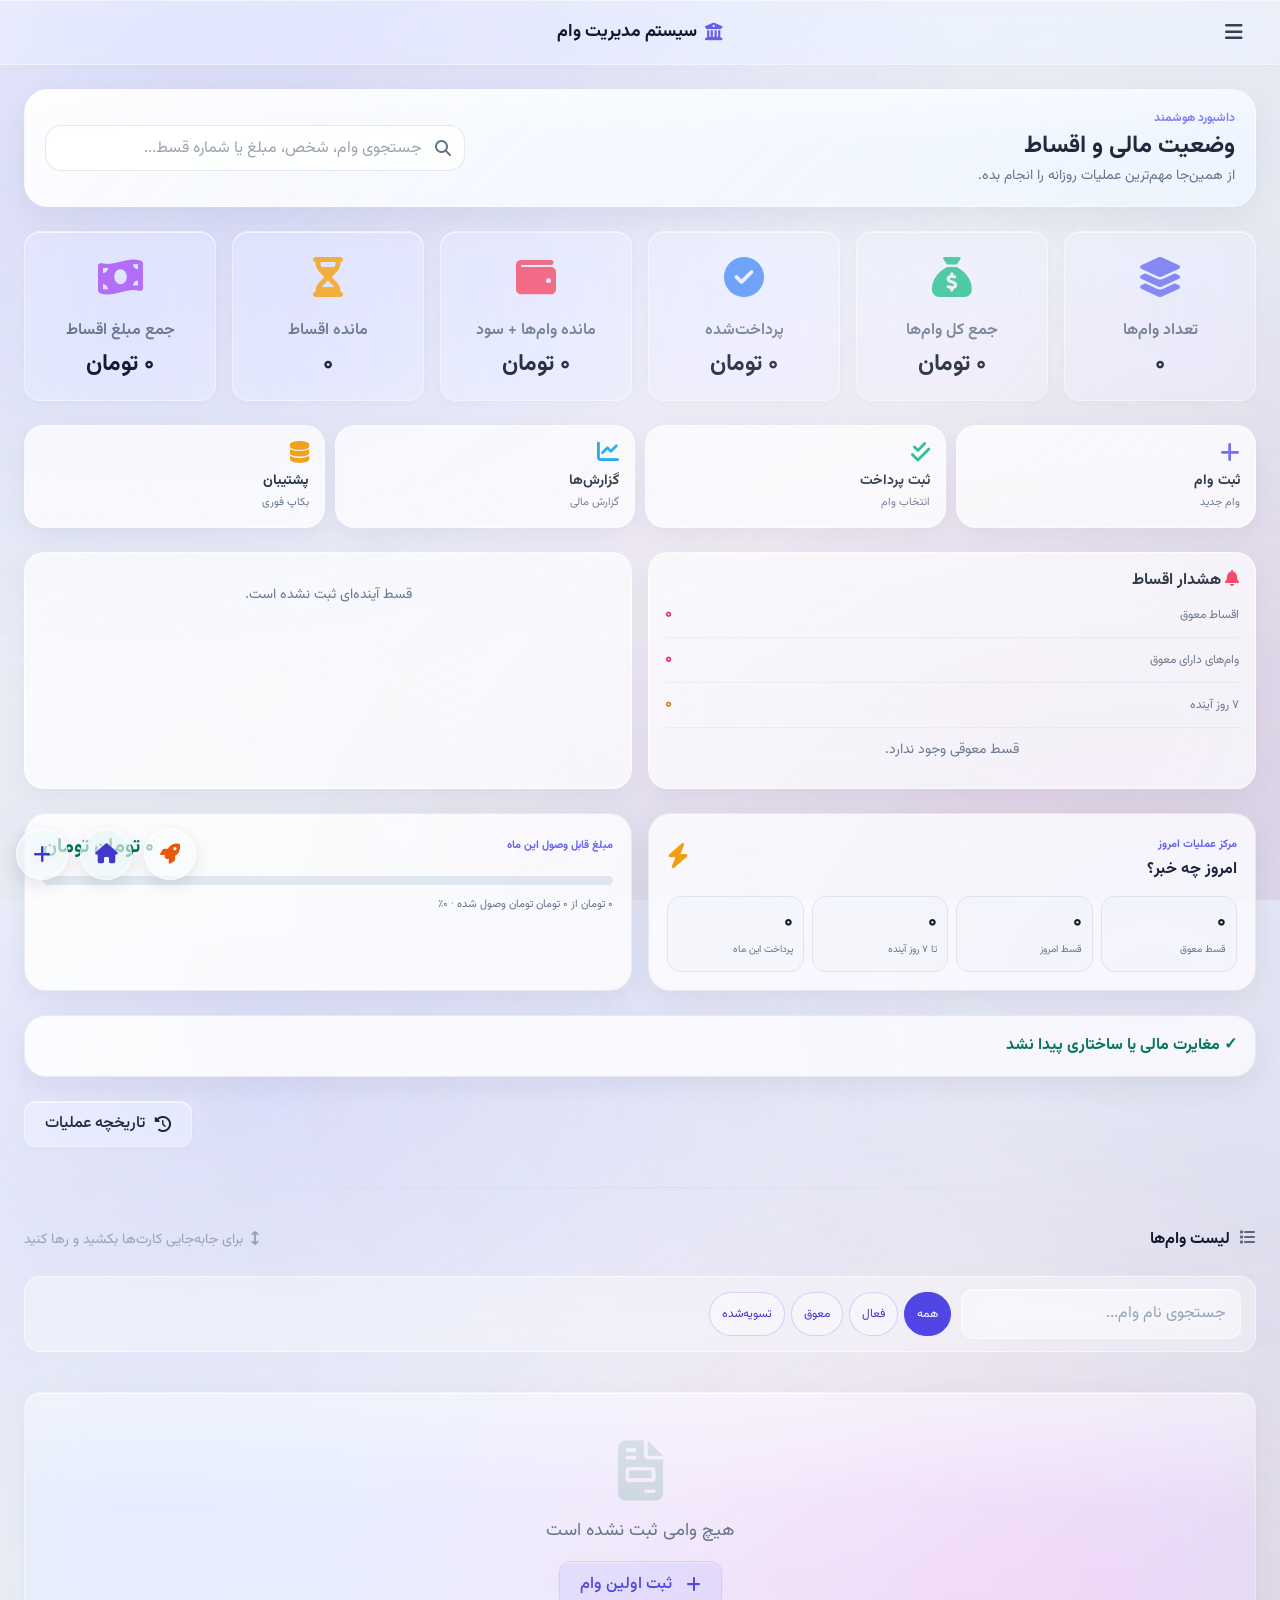
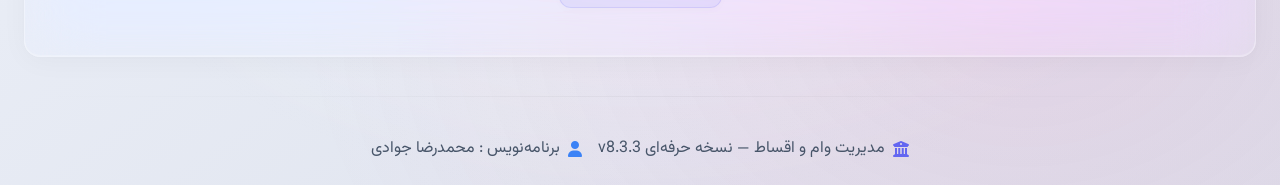
==== index.html @ 92d11a67 "Add files via upload" ====
<!DOCTYPE html>
<html lang="fa" dir="rtl">
<head>
  <meta charset="UTF-8" />
  <meta name="viewport" content="width=device-width, initial-scale=1, viewport-fit=cover">
  <title>مدیریت وام و اقساط ورژن v8.3.3</title>
  
  <!-- PWA Meta Tags -->
  <meta name="theme-color" content="#4f46e5">
  <meta name="mobile-web-app-capable" content="yes">
  <meta name="apple-mobile-web-app-capable" content="yes">
  <meta name="apple-mobile-web-app-status-bar-style" content="black-translucent">
  <meta name="apple-mobile-web-app-title" content="مدیریت وام v8.3.3">
  <meta name="application-name" content="مدیریت وام و اقساط ورژن v8.3.3">
  <meta name="description" content="سیستم مدیریت وام و پرداخت اقساط - نسخه حرفه‌ای v8.3.3">
  <meta name="msapplication-TileColor" content="#4f46e5">
  <meta name="msapplication-TileImage" content="icons/icon-144.png">
  <link rel="manifest" href="manifest.json">
  <link rel="apple-touch-icon" href="icons/icon-192.png">
  <link rel="apple-touch-icon" sizes="152x152" href="icons/icon-152.png">
  <link rel="apple-touch-icon" sizes="180x180" href="icons/icon-192.png">
  <link rel="icon" type="image/png" sizes="192x192" href="icons/icon-192.png">
  <link rel="icon" type="image/png" sizes="512x512" href="icons/icon-512.png">
  
  <!-- Tailwind (local offline) -->
  <script src="js/tailwindcss.js"></script>
  <script>
    tailwind.config = {
      theme: {
        extend: {
          fontFamily: {
            vazir: ["Vazirmatn", "IRANSans", "Tahoma", "Arial"],
          },
          colors: {
            primary: {
              50: '#eef2ff', 100: '#e0e7ff', 200: '#c7d2fe', 300: '#a5b4fc',
              400: '#818cf8', 500: '#6366f1', 600: '#4f46e5', 700: '#4338ca',
              800: '#3730a3', 900: '#312e81'
            },
            accent: '#22c55e',
            danger: '#ef4444'
          },
          boxShadow: {
            soft: '0 8px 30px rgba(0,0,0,.08)'
          },
          keyframes: {
            fadeUp: { '0%': {opacity:0, transform:'translateY(12px)'}, '100%': {opacity:1, transform:'translateY(0)'} },
          },
          animation: {
            fadeUp: 'fadeUp .5s ease-out both',
          }
        }
      }
    }
  </script>

  <!-- Fonts & Icons & Charts (local offline) -->
  <link href="css/vazirmatn.css" rel="stylesheet">
  <link rel="stylesheet" href="css/all.min.css" />
  <link rel="stylesheet" href="css/app.css?v=v8.3.3">
  <script src="js/chart.umd.min.js"></script>
  <script src="js/chartjs-plugin-datalabels.min.js"></script>
  <script src="js/xlsx-js-style.min.js"></script>
</head>

<body
 class="gradient-bg text-slate-800">
  
  <!-- ====== Toast Notification (شیشه‌ای — بالای صفحه) ====== -->
  <div id="toast" class="hidden">
    <div class="toast-content">
      <i class="fa-solid fa-circle-check toast-icon"></i>
      <span class="toast-message" id="toast-message">پیام</span>
    </div>
  </div>

  <!-- ====== تأیید شیشه‌ای ====== -->

  <!-- Pay destination account modal -->
  <div id="pay-source-overlay" class="hidden" role="dialog" aria-modal="true" aria-labelledby="pay-source-title">
    <div id="pay-source-box">
      <div class="ps-title" id="pay-source-title">
        <i class="fa-solid fa-building-columns"></i>
        <span>اطلاعات پرداخت</span>
      </div>
      <div class="ps-body" id="pay-source-body"></div>
      <div class="ps-field">
        <label for="pay-dest-select">حساب / کارت مبدأ</label>
        <select id="pay-dest-select" class="ps-select" dir="rtl">
          <option value="">— انتخاب حساب ثبت‌شده —</option>
        </select>
        <small class="ps-hint">از حساب‌های ثبت‌شده در منوی «ثبت حساب» انتخاب کنید. در صورت نیاز می‌توانید دستی وارد کنید.</small>
      </div>
      <div class="ps-field">
        <label for="pay-source-input">یا ورود دستی شماره حساب / کارت مبدأ</label>
        <input type="text" id="pay-source-input" class="ba-number-input" inputmode="numeric" autocomplete="off" placeholder="6037-9911-2222-3333" dir="ltr" oninput="onBankNumberInput(event)" />
      </div>
      <div class="ps-actions">
        <button type="button" class="ps-cancel" id="pay-source-cancel">انصراف</button>
        <button type="button" class="ps-ok" id="pay-source-ok">ثبت پرداخت</button>
      </div>
    </div>
  </div>

  <!-- Bank Accounts management modal -->
  <div id="bank-accounts-modal" class="modal-overlay" onclick="if(event.target===this)closeBankAccountsModal()">
    <div class="modal-box" style="max-width:480px;">
      <h3><i class="fa-solid fa-credit-card me-2 text-indigo-500"></i>ثبت حساب / کارت</h3>
      <p class="text-sm" style="color:#64748b;margin-bottom:12px;">حساب‌ها و کارت‌هایی که هنگام پرداخت قسط به‌عنوان مبدأ پرداخت انتخاب می‌شوند.</p>
      <div id="bank-accounts-list" class="bank-accounts-list"></div>
      <div class="bank-account-form">
        <input type="hidden" id="ba-edit-id" value="" />
        <div class="ps-field">
          <label for="ba-title">عنوان حساب</label>
          <input type="text" id="ba-title" placeholder="مثال: کارت ملت شخصی" />
        </div>
        <div class="ps-field">
          <label for="ba-number">شماره کارت / حساب / شبا</label>
          <input type="text" id="ba-number" class="ba-number-input" dir="ltr" inputmode="numeric" autocomplete="off" placeholder="6037-9911-2222-3333" oninput="onBankNumberInput(event)" />
        </div>
        <div class="ps-field">
          <label for="ba-bank">بانک (اختیاری)</label>
          <input type="text" id="ba-bank" placeholder="مثال: ملت" />
        </div>
        <div class="ps-field">
          <label for="ba-type">نوع</label>
          <select id="ba-type" class="ps-select" onchange="onBankNumberInput({target:document.getElementById('ba-number')})">
            <option value="card">کارت</option>
            <option value="account">حساب</option>
            <option value="sheba">شبا</option>
          </select>
        </div>
        <div class="ps-actions" style="margin-top:8px;">
          <button type="button" class="ps-cancel" onclick="resetBankAccountForm()">پاک کردن</button>
          <button type="button" class="ps-ok" onclick="saveBankAccount()">ذخیره حساب</button>
        </div>
      </div>
      <div class="modal-actions" style="margin-top:12px;">
        <button class="btn-glass btn-glass-primary" onclick="closeBankAccountsModal()">بستن</button>
      </div>
    </div>
  </div>

  <div id="glass-confirm-overlay" class="hidden" role="dialog" aria-modal="true" aria-labelledby="glass-confirm-title">
    <div id="glass-confirm-box">
      <div class="gc-title" id="glass-confirm-title">
        <i class="fa-solid fa-circle-question"></i>
        <span id="glass-confirm-title-text">تأیید</span>
      </div>
      <div class="gc-body" id="glass-confirm-body"></div>
      <div class="gc-actions">
        <button type="button" class="gc-cancel" id="glass-confirm-cancel">انصراف</button>
        <button type="button" class="gc-ok" id="glass-confirm-ok">تأیید</button>
      </div>
    </div>
  </div>

  <!-- Quick Pay Loan Picker -->
  <div id="quick-pay-loan-overlay" class="quick-pay-loan-overlay hidden" onclick="if(event.target===this) closeQuickPayLoanPicker()">
    <div class="quick-pay-loan-box" role="dialog" aria-modal="true" aria-labelledby="quick-pay-loan-title">
      <div class="quick-pay-loan-header">
        <div><div class="text-xs text-indigo-500 font-bold">پرداخت سریع</div><h3 id="quick-pay-loan-title">انتخاب وام برای پرداخت</h3></div>
        <button type="button" class="loan-icon-picker-close" onclick="closeQuickPayLoanPicker()" aria-label="بستن"><i class="fa-solid fa-xmark"></i></button>
      </div>
      <div id="quick-pay-loan-list" class="quick-pay-loan-list"></div>
    </div>
  </div>

  <!-- ====== Notification Detail Modal ====== -->
  <div id="notif-detail-overlay" class="notif-detail-overlay hidden" onclick="if(event.target===this) closeNotifDetail()">
    <div class="notif-detail-box" id="notif-detail-box">
      <!-- content filled by JS -->
    </div>
  </div>

  <!-- Payment Receipt Modal -->
  <div id="payment-receipt-overlay" class="payment-receipt-overlay hidden" onclick="if(event.target===this) closePaymentReceipt()">
    <div class="payment-receipt-box" id="payment-receipt-box"></div>
  </div>

  <!-- Loan Icon Picker Modal -->
  <div id="loan-icon-picker-overlay" class="loan-icon-picker-overlay hidden" onclick="if(event.target===this) closeLoanIconPicker()">
    <div class="loan-icon-picker-box" role="dialog" aria-modal="true" aria-labelledby="loan-icon-picker-title">
      <div class="loan-icon-picker-header">
        <h3 id="loan-icon-picker-title"><i class="fa-solid fa-icons me-2"></i>انتخاب آیکون وام</h3>
        <button type="button" class="loan-icon-picker-close" onclick="closeLoanIconPicker()" aria-label="بستن">
          <i class="fa-solid fa-xmark"></i>
        </button>
      </div>
      <div class="loan-icon-picker-body">
        <p class="loan-icon-picker-hint">لوگوهای پیش‌فرض بانک‌های ایرانی</p>
        <div id="loan-icon-grid" class="loan-icon-grid">
          <!-- filled by JS -->
        </div>
        <div class="loan-icon-custom-row">
          <label class="btn-glass btn-glass-primary text-sm py-1.5 px-3 cursor-pointer">
            <i class="fa-solid fa-image me-1"></i>افزودن تصویر دلخواه
            <input type="file" id="loan-icon-custom-file" accept="image/*" hidden onchange="onCustomLoanIconSelected(event)" />
          </label>
          <button type="button" class="btn-glass text-sm py-1.5 px-3" onclick="selectLoanIcon('')">
            <i class="fa-solid fa-ban me-1"></i>بدون آیکون
          </button>
        </div>
      </div>
    </div>
  </div>

  <!-- Side Menu Overlay -->
  <div id="side-menu-overlay" class="side-menu-overlay" onclick="closeSideMenu()"></div>

  <!-- Side Menu -->
  <aside id="side-menu" class="side-menu" aria-hidden="true">
    <div class="side-menu-header">
      <div class="side-menu-brand">
        <span class="side-menu-logo"><i class="fa-solid fa-building-columns"></i></span>
        <div>
          <div class="side-menu-app-name">مدیریت وام</div>
          <div class="side-menu-app-sub">پنل هوشمند مدیریت</div>
        </div>
      </div>
      <button type="button" class="side-menu-close" onclick="closeSideMenu()" aria-label="بستن منو">
        <i class="fa-solid fa-xmark"></i>
      </button>
    </div>
    <nav class="side-menu-nav">
      <p class="side-menu-section">صفحات</p>
      <button type="button" class="nav-btn" data-page="register-loan" onclick="navigateTo('register-loan')">
        <i class="fa-solid fa-file-circle-plus"></i><span>ثبت وام</span>
      </button>
      <button type="button" class="nav-btn" data-page="edit-loan" onclick="navigateTo('edit-loan')">
        <i class="fa-solid fa-pen-to-square"></i><span>ویرایش وام</span>
      </button>
      <button type="button" class="nav-btn" data-page="manage-loans" onclick="navigateTo('manage-loans')">
        <i class="fa-solid fa-list-check"></i><span>مدیریت اقساط</span>
      </button>
      <button type="button" class="nav-btn" data-page="reports" onclick="navigateTo('reports')">
        <i class="fa-solid fa-chart-pie"></i><span>گزارش‌گیری</span>
      </button>
      <button type="button" class="nav-btn" data-page="payment-receipts" onclick="navigateTo('payment-receipts')">
        <i class="fa-solid fa-receipt"></i><span>رسیدهای پرداخت</span>
      </button>
      <button type="button" class="nav-btn" data-page="calendar" onclick="navigateTo('calendar')">
        <i class="fa-solid fa-calendar-days"></i><span>تقویم اقساط</span>
      </button>
      <button type="button" class="nav-btn" data-page="backup-delete" onclick="navigateTo('backup-delete')">
        <i class="fa-solid fa-database"></i><span>بکاپ و حذف</span>
      </button>

      <p class="side-menu-section">تنظیمات</p>
      <button type="button" class="nav-btn" onclick="toggleTheme()">
        <i class="fa-solid fa-moon" id="theme-icon"></i><span id="theme-label">تم تاریک</span>
      </button>
      <button type="button" class="nav-btn" onclick="openSettingsModal()">
        <i class="fa-solid fa-gear"></i><span>تنظیمات</span>
      </button>
      <button type="button" class="nav-btn" onclick="openBankAccountsModal()">
        <i class="fa-solid fa-credit-card"></i><span>ثبت حساب</span>
      </button>
      <button type="button" class="nav-btn" onclick="openAccountModal()">
        <i class="fa-solid fa-user-shield"></i><span>حساب من</span>
      </button>
      <button type="button" class="nav-btn" onclick="openUsersModal()">
        <i class="fa-solid fa-users"></i><span>کاربرها</span>
      </button>

      <button type="button" class="nav-btn nav-btn-exit" onclick="exitApp()">
        <i class="fa-solid fa-right-from-bracket"></i><span>خروج</span>
      </button>
    </nav>
  </aside>


  <!-- Login Screen -->
  <div id="login-screen" class="gradient-bg hidden">
    <div class="login-card">
      <div class="login-brand">
        <i class="fa-solid fa-building-columns"></i>
        <span>سیستم مدیریت وام</span>
      </div>

      <div class="login-avatar-wrap">
        <div class="login-avatar-ring">
          <img id="login-avatar-img" class="login-avatar-img" alt="آواتار" />
          <div id="login-avatar-fallback" class="login-avatar-fallback">
            <i class="fa-solid fa-user"></i>
          </div>
        </div>
        <button type="button" class="login-avatar-edit" onclick="document.getElementById('login-avatar-file').click()" title="انتخاب عکس از گالری">
          <i class="fa-solid fa-camera"></i>
        </button>
        <input type="file" id="login-avatar-file" accept="image/*" hidden onchange="onLoginAvatarSelected(event)" />
      </div>

      <div class="login-welcome" id="login-welcome-name">خوش آمدید</div>
      <div class="login-subtitle">برای ادامه وارد حساب خود شوید</div>

      <div class="login-field">
        <i class="fa-solid fa-user login-field-icon"></i>
        <select id="login-username" class="login-input" onchange="onLoginUserChange()"></select>
      </div>

      <div class="login-field">
        <i class="fa-solid fa-lock login-field-icon"></i>
        <input id="login-password" type="password" class="login-input" placeholder="رمز عبور" autocomplete="current-password" />
      </div>

      <button class="login-btn-primary" id="btn-fingerprint-login" onclick="loginWithFingerprint()" style="display:none;">
        <i class="fa-solid fa-fingerprint"></i>
        ورود با اثر انگشت
      </button>

      <button class="login-btn-primary" id="btn-password-login" onclick="doLogin()">
        <i class="fa-solid fa-right-to-bracket"></i>
        ورود با رمز
      </button>

      <button class="login-btn-exit" onclick="forceCloseApp()">
        <i class="fa-solid fa-power-off"></i>
        خروج از برنامه
      </button>
    </div>
  </div>


  <!-- Settings Modal -->
  <div id="settings-modal" class="modal-overlay" onclick="if(event.target===this)closeSettingsModal()">
    <div class="modal-box" style="max-width:420px;">
      <h3><i class="fa-solid fa-gear me-2 text-indigo-500"></i>تنظیمات برنامه</h3>
      <div class="settings-row">
        <label>واحد پول</label>
        <select id="set-currency" class="glass-select" style="max-width:140px;" onchange="saveAppSettings()">
          <option value="toman">تومان</option>
          <option value="rial">ریال</option>
        </select>
      </div>
      <div class="settings-row">
        <label>قفل خودکار (دقیقه)</label>
        <select id="set-autolock" class="glass-select" style="max-width:140px;" onchange="saveAppSettings()">
          <option value="0">غیرفعال</option>
          <option value="1">۱ دقیقه</option>
          <option value="3">۳ دقیقه</option>
          <option value="5">۵ دقیقه</option>
          <option value="10">۱۰ دقیقه</option>
          <option value="15">۱۵ دقیقه</option>
        </select>
      </div>
      <div class="settings-row">
        <label>اعلان‌های مرورگر</label>
        <button class="btn-glass text-sm" onclick="requestNotifPermission()">درخواست مجوز</button>
      </div>
      <div class="settings-row">
        <label>نمایش اعلان برای اقساط معوق</label>
        <input type="checkbox" id="set-notif-overdue" style="width:18px;height:18px;" onchange="saveAppSettings()" />
      </div>
      <div class="settings-row">
        <label>یادآوری تقویم گوشی<br><span style="font-size:11px;color:#94a3b8;font-weight:400">چند روز قبل از سررسید</span></label>
        <select id="set-calendar-alarm" class="glass-select" style="max-width:180px;" onchange="saveAppSettings()">
          <option value="0">همان روز ۲۰:۰۰</option>
          <option value="1">۱ روز قبل ۲۰:۰۰</option>
          <option value="2">۲ روز قبل ۲۰:۰۰</option>
          <option value="3">۳ روز قبل ۲۰:۰۰</option>
          <option value="5">۵ روز قبل ۲۰:۰۰</option>
          <option value="7">۷ روز قبل ۲۰:۰۰</option>
        </select>
      </div>
      <div class="settings-row">
        <label>افزودن به تقویم گوشی</label>
        <button class="btn-glass text-sm" onclick="exportCalendarToPhone()"><i class="fa-solid fa-mobile-screen-button me-1"></i>دانلود فایل تقویم</button>
      </div>
      <div class="settings-row">
        <label>کارت‌های فشرده (موبایل)</label>
        <input type="checkbox" id="set-compact" style="width:18px;height:18px;" onchange="saveAppSettings()" />
      </div>
      <p class="text-sm" style="color:#94a3b8;margin-top:8px;">قفل خودکار بعد از عدم فعالیت، صفحه ورود را نمایش می‌دهد.</p>
      <div class="modal-actions">
        <button class="btn-glass btn-glass-primary" onclick="closeSettingsModal()">بستن</button>
      </div>
    </div>
  </div>

  <!-- Account Modal (single user edit/add) -->
  <div id="account-modal" class="modal-overlay" onclick="if(event.target===this)closeAccountModal()">
    <div class="modal-box">
      <h3 id="account-modal-title"><i class="fa-solid fa-user-shield me-2 text-indigo-500"></i>حساب کاربری</h3>
      <input type="hidden" id="acc-user-id" value="" />
      <div class="login-avatar-wrap" style="margin: 8px auto 16px;">
        <div class="login-avatar-ring" style="width:96px;height:96px;">
          <img id="acc-avatar-img" class="login-avatar-img" alt="آواتار" />
          <div id="acc-avatar-fallback" class="login-avatar-fallback"><i class="fa-solid fa-user"></i></div>
        </div>
        <button type="button" class="login-avatar-edit" onclick="document.getElementById('acc-avatar-file').click()" title="انتخاب عکس">
          <i class="fa-solid fa-camera"></i>
        </button>
        <input type="file" id="acc-avatar-file" accept="image/*" hidden onchange="onAccountAvatarSelected(event)" />
      </div>
      <input type="hidden" id="acc-avatar-data" value="" />
      <label>نام کاربری
        <input id="acc-username" type="text" class="glass-input" placeholder="مثلاً: مدیر" />
      </label>
      <label>رمز عبور جدید
        <input id="acc-password" type="password" class="glass-input" placeholder="حداقل ۴ کاراکتر" autocomplete="new-password" />
      </label>
      <label>تکرار رمز عبور
        <input id="acc-password2" type="password" class="glass-input" placeholder="تکرار رمز" autocomplete="new-password" />
      </label>
      <label style="display:flex;align-items:center;gap:10px;flex-direction:row;">
        <input id="acc-fingerprint" type="checkbox" style="width:18px;height:18px;" />
        <span>فعال‌سازی ورود با اثر انگشت / بیومتریک</span>
      </label>
      <p id="webauthn-status" class="text-sm" style="color:#94a3b8;margin-top:4px;"></p>
      <p class="text-sm" style="color:#94a3b8;margin-top:4px;">برای کاربر جدید وارد کردن رمز الزامی است.</p>
      <div class="modal-actions">
        <button class="btn-glass btn-glass-primary" onclick="saveAccountSettings()">
          <i class="fa-solid fa-floppy-disk me-1"></i>ذخیره
        </button>
        <button class="btn-glass" onclick="closeAccountModal()">انصراف</button>
        <button class="btn-glass btn-glass-danger" id="btn-delete-account" onclick="deleteCurrentEditingUser()">
          <i class="fa-solid fa-trash me-1"></i>حذف
        </button>
      </div>
    </div>
  </div>

  <!-- Users Management Modal -->
  <div id="users-modal" class="modal-overlay" onclick="if(event.target===this)closeUsersModal()">
    <div class="modal-box" style="max-width:480px;">
      <h3><i class="fa-solid fa-users me-2 text-indigo-500"></i>مدیریت کاربرها</h3>
      <div id="users-list" class="space-y-2 mb-4" style="max-height:45vh;overflow-y:auto;"></div>
      <div class="modal-actions">
        <button class="btn-glass btn-glass-primary" onclick="openAccountModal(null)">
          <i class="fa-solid fa-user-plus me-1"></i>افزودن کاربر
        </button>
        <button class="btn-glass" onclick="closeUsersModal()">بستن</button>
      </div>
    </div>
  </div>

  <!-- App Bar -->
</div>

  <div id="sw-update-banner" role="status">
    <span>نسخه جدید برنامه آماده است</span>
    <button type="button" onclick="applySwUpdate()">بروزرسانی</button>
  </div>
  <div class="fab-stack" id="fab-stack">
    <button type="button" class="fab-glass" id="fab-quick-pay" onclick="quickPayFab()" title="ثبت وام جدید" aria-label="ثبت وام جدید">
      <i class="fa-solid fa-plus"></i>
    </button>
    <button type="button" class="fab-glass" id="fab-home" onclick="goHomeFab()" title="داشبورد" aria-label="داشبورد">
      <i class="fa-solid fa-house"></i>
    </button>
    <button type="button" class="fab-glass" id="fab-boost" onclick="boostAppSpeed()" title="افزایش سرعت (پاک‌سازی کش)" aria-label="افزایش سرعت">
      <i class="fa-solid fa-rocket"></i>
    </button>
  </div>
  <header class="app-header w-full sticky top-0 z-40">
    <div class="max-w-7xl mx-auto px-3 sm:px-4 md:px-6 py-2">
      <div class="app-header-bar">
        <div class="app-header-spacer" aria-hidden="true"></div>
        <div class="app-header-title">
          <i class="fa-solid fa-building-columns"></i>
          <span>سیستم مدیریت وام</span>
        </div>
        <div class="header-actions">
          <button type="button" id="menu-toggle" class="menu-toggle" onclick="toggleSideMenu()" aria-label="باز کردن منو">
            <i class="fa-solid fa-bars"></i>
          </button>
        </div>
      </div>
    </div>
  </header>
  <main class="max-w-7xl mx-auto px-4 md:px-6 py-6 grid gap-6">
    <!-- Dashboard -->
    <section id="dashboard" class="grid gap-6">
      <div class="pro-dashboard-head glass-card rounded-3xl p-4 md:p-5">
        <div class="flex flex-col lg:flex-row gap-4 lg:items-center lg:justify-between">
          <div class="flex-1">
            <div class="text-xs text-indigo-500 font-bold mb-1">داشبورد هوشمند</div>
            <h2 class="text-xl md:text-2xl font-black text-slate-800">وضعیت مالی و اقساط</h2>
            <p class="text-xs md:text-sm text-slate-500 mt-1">از همین‌جا مهم‌ترین عملیات روزانه را انجام بده.</p>
          </div>
          <div class="global-search-wrap">
            <i class="fa-solid fa-magnifying-glass"></i>
            <input id="global-search" type="search" placeholder="جستجوی وام، شخص، مبلغ یا شماره قسط..." oninput="renderGlobalSearch()" autocomplete="off" />
          </div>
        </div>
      </div>

      <!-- KPIs — بالای صفحه داشبورد -->
      <div class="grid grid-cols-2 md:grid-cols-3 lg:grid-cols-6 gap-4">
        <div class="kpi-card">
          <div class="kpi-icon text-indigo-500"><i class="fa-solid fa-layer-group"></i></div>
          <div class="kpi-label">تعداد وام‌ها</div>
          <div class="kpi-value" id="kpi-total-loans">0</div>
        </div>
        <div class="kpi-card">
          <div class="kpi-icon text-emerald-500"><i class="fa-solid fa-sack-dollar"></i></div>
          <div class="kpi-label">جمع کل وام‌ها</div>
          <div class="kpi-value" id="kpi-sum-amount">0</div>
        </div>
        <div class="kpi-card">
          <div class="kpi-icon text-blue-500"><i class="fa-solid fa-circle-check"></i></div>
          <div class="kpi-label">پرداخت‌شده</div>
          <div class="kpi-value" id="kpi-paid">0</div>
        </div>
        <div class="kpi-card">
          <div class="kpi-icon text-rose-500"><i class="fa-solid fa-wallet"></i></div>
          <div class="kpi-label">مانده وام‌ها + سود</div>
          <div class="kpi-value" id="kpi-remaining">0</div>
        </div>
        <div class="kpi-card">
          <div class="kpi-icon text-amber-500"><i class="fa-solid fa-hourglass-half"></i></div>
          <div class="kpi-label">مانده اقساط</div>
          <div class="kpi-value" id="kpi-remaining-count">0</div>
        </div>
        <div class="kpi-card">
          <div class="kpi-icon text-purple-500"><i class="fa-solid fa-money-bill-wave"></i></div>
          <div class="kpi-label">جمع مبلغ اقساط</div>
          <div class="kpi-value" id="kpi-total-installments">0</div>
        </div>
      </div>

      <div id="global-search-results" class="hidden glass-card rounded-2xl p-3"></div>

      <div class="quick-actions-grid">
        <button class="quick-action qa-primary" onclick="showPage('register-loan')"><i class="fa-solid fa-plus"></i><span>ثبت وام</span><small>وام جدید</small></button>
        <button class="quick-action qa-success" onclick="quickPayNextGlobal()"><i class="fa-solid fa-check-double"></i><span>ثبت پرداخت</span><small>انتخاب وام</small></button>
        <button class="quick-action qa-info" onclick="showPage('reports')"><i class="fa-solid fa-chart-line"></i><span>گزارش‌ها</span><small>گزارش مالی</small></button>
        <button class="quick-action qa-warn" onclick="showPage('backup-delete')"><i class="fa-solid fa-database"></i><span>پشتیبان</span><small>بکاپ فوری</small></button>
      </div>

      <div class="grid grid-cols-1 lg:grid-cols-2 gap-4">
        <div class="smart-alert-card" id="dashboard-alerts"></div>
        <div class="smart-alert-card" id="dashboard-next-payment"></div>
      </div>
      
      <div class="grid grid-cols-1 lg:grid-cols-2 gap-4">
        <div id="v8-today-center" class="v8-card"></div>
        <div id="v8-liquidity" class="v8-card"></div>
      </div>
      <div id="v8-integrity" class="v8-card"></div>
      <div class="flex justify-end"><button class="btn-glass" onclick="openV8History()"><i class="fa-solid fa-clock-rotate-left me-1"></i>تاریخچه عملیات</button></div>

      <div class="glass-divider"></div>
      
      <div class="flex items-center justify-between flex-wrap gap-2">
        <h3 class="page-title">
          <i class="fa-solid fa-list"></i>لیست وام‌ها
        </h3>
        <span class="text-glass-light text-sm">
          <i class="fa-solid fa-arrows-up-down me-1"></i>
          برای جابه‌جایی کارت‌ها بکشید و رها کنید
        </span>
      </div>
      

      <div class="dash-toolbar" id="dash-toolbar">
        <input type="search" id="dash-search" class="glass-input" placeholder="جستجوی نام وام..." oninput="debouncedRenderLoanCards()" />
        <div class="dash-filter-btns">
          <button type="button" class="dash-filter-btn active" data-filter="all" onclick="setDashFilter('all')">همه</button>
          <button type="button" class="dash-filter-btn" data-filter="active" onclick="setDashFilter('active')">فعال</button>
          <button type="button" class="dash-filter-btn" data-filter="overdue" onclick="setDashFilter('overdue')">معوق</button>
          <button type="button" class="dash-filter-btn" data-filter="done" onclick="setDashFilter('done')">تسویه‌شده</button>
        </div>
      </div>

      <!-- کارت‌های نمایش وام‌ها با قابلیت Drag & Drop -->
      <div id="loans-cards-container" class="grid grid-cols-1 md:grid-cols-2 lg:grid-cols-3 gap-6">
        <!-- کارت‌های وام به صورت داینامیک در اینجا نمایش داده می‌شوند -->
      </div>
      
      <div class="glass-divider"></div>
      
      <div class="flex flex-wrap items-center justify-center gap-4 text-glass">
        <div class="flex items-center gap-2">
          <i class="fa-solid fa-building-columns text-indigo-500"></i>
          <span>مدیریت وام و اقساط — نسخه حرفه‌ای v8.3.3</span>
        </div>
        <div class="flex items-center gap-2">
          <i class="fa-solid fa-user text-blue-500"></i>
          <span>برنامه‌نویس : محمدرضا جوادی</span>
        </div>
      </div>
    </section>

    <!-- Register Loan -->
    <section id="register-loan" class="hidden grid gap-6">
      <!-- ماشین‌حساب اقساط (مشابه باحساب) — فشرده -->
      <div class="glass rounded-2xl p-4 border border-white/30">
        <div class="flex items-center justify-between gap-2 mb-3">
          <h2 class="page-title text-lg mb-0"><i class="fa-solid fa-calculator"></i>محاسبه اقساط وام</h2>
        </div>
        <div class="grid grid-cols-2 sm:grid-cols-3 lg:grid-cols-5 gap-2 sm:gap-3">
          <label class="grid gap-0.5 text-glass-light text-xs sm:text-sm">نوع محاسبه
            <select id="calc-loan-type" class="glass-select text-sm py-1.5">
              <option value="bank">بانکی (اقساط مساوی)</option>
              <option value="qarz">قرض‌الحسنه</option>
            </select>
          </label>
          <label class="grid gap-0.5 text-glass-light text-xs sm:text-sm" id="calc-amount-label">مبلغ وام (تومان)
            <input id="calc-amount" type="text" inputmode="numeric" class="glass-input text-sm py-1.5" oninput="formatNumber(this)" placeholder="۱۰۰٬۰۰۰٬۰۰۰" />
          </label>
          <label class="grid gap-0.5 text-glass-light text-xs sm:text-sm" id="calc-rate-label">نرخ (٪)
            <input id="calc-rate" type="text" inputmode="decimal" class="glass-input text-sm py-1.5" oninput="formatRateInput(this)" placeholder="۱۸" />
          </label>
          <label class="grid gap-0.5 text-glass-light text-xs sm:text-sm">تعداد اقساط
            <input id="calc-count" type="text" inputmode="numeric" class="glass-input text-sm py-1.5" oninput="formatCountInput(this)" placeholder="۳۶" />
          </label>
          <label class="grid gap-0.5 text-glass-light text-xs sm:text-sm">فاصله
            <select id="calc-interval" class="glass-select text-sm py-1.5">
              <option value="1">ماهانه</option>
              <option value="3">سه‌ماهه</option>
              <option value="6">شش‌ماهه</option>
              <option value="12">سالانه</option>
            </select>
          </label>
        </div>
        <div class="flex flex-wrap gap-2 mt-3">
          <button type="button" class="btn-glass btn-glass-primary text-sm py-1.5 px-3" onclick="runLoanCalculator()">
            <i class="fa-solid fa-calculator me-1"></i>محاسبه
          </button>
        </div>
        <div id="calc-result-box" class="hidden mt-3 rounded-xl p-3 border border-indigo-200/50 bg-indigo-50/40">
          <div class="grid grid-cols-3 gap-2 text-xs sm:text-sm">
            <div>
              <div class="text-glass-light">مبلغ هر قسط</div>
              <div class="text-base sm:text-lg font-bold text-indigo-700" id="calc-out-installment">—</div>
            </div>
            <div>
              <div class="text-glass-light">جمع پرداختی</div>
              <div class="font-semibold text-slate-800" id="calc-out-total">—</div>
            </div>
            <div>
              <div class="text-glass-light" id="calc-out-extra-label">جمع سود / کارمزد</div>
              <div class="font-semibold text-rose-600" id="calc-out-extra">—</div>
            </div>
          </div>
          <p class="text-xs text-glass-light mt-2" id="calc-out-hint"></p>
          <div class="flex flex-wrap gap-2 mt-3">
            <button type="button" class="btn-glass btn-glass-success text-sm py-1.5 px-3" onclick="applyCalcToRegisterForm()">
              <i class="fa-solid fa-check me-1"></i>تأیید و انتقال به فرم ثبت
            </button>
            <button type="button" class="btn-glass text-sm py-1.5 px-3" onclick="clearLoanCalculator()">
              <i class="fa-solid fa-eraser me-1"></i>پاک کردن
            </button>
          </div>
        </div>
      </div>

      <div class="glass rounded-2xl p-4 border border-white/30">
        <h2 class="page-title text-lg mb-3"><i class="fa-solid fa-file-circle-plus"></i>ثبت وام</h2>
        <div class="grid grid-cols-2 sm:grid-cols-3 lg:grid-cols-5 gap-2 sm:gap-3">
          <label class="grid gap-0.5 text-glass-light text-xs sm:text-sm">نام وام
            <input id="loan-name" type="text" class="glass-input text-sm py-1.5" placeholder="وام مسکن" />
          </label>
          <label class="grid gap-0.5 text-glass-light text-xs sm:text-sm" id="loan-amount-label">مبلغ کل وام (تومان)
            <input id="loan-amount" type="text" inputmode="numeric" class="glass-input text-sm py-1.5" oninput="formatNumber(this)" placeholder="۱٬۲۰۰٬۰۰۰٬۰۰۰" />
          </label>
          <label class="grid gap-0.5 text-glass-light text-xs sm:text-sm" id="installment-amount-label">مبلغ هر قسط (تومان)
            <input id="installment-amount" type="text" inputmode="numeric" class="glass-input text-sm py-1.5" oninput="formatNumber(this)" placeholder="۲۵٬۰۰۰٬۰۰۰" />
          </label>
          <label class="grid gap-0.5 text-glass-light text-xs sm:text-sm">تعداد اقساط
            <input id="installment-count" type="text" inputmode="numeric" class="glass-input text-sm py-1.5" oninput="formatCountInput(this)" placeholder="۴۸" />
          </label>
          <label class="grid gap-0.5 text-glass-light text-xs sm:text-sm">تاریخ شروع
            <div class="date-input-wrap">
              <input id="start-date" type="text" class="glass-input text-sm py-1.5" placeholder="۰۱/۰۱/۱۴۰۵" autocomplete="off" />
              <button type="button" class="date-picker-btn" id="start-date-btn" title="انتخاب تاریخ" aria-label="باز کردن تقویم شمسی">
                <i class="fa-solid fa-calendar-days"></i>
              </button>
            </div>
          </label>
          <div class="loan-icon-inline-field">
            <div class="text-glass-light text-xs sm:text-sm loan-icon-form-label">آیکون وام</div>
            <div class="loan-icon-form-controls">
              <button type="button" id="loan-icon-btn" class="loan-icon-picker-btn" onclick="openCreateLoanIconPicker()" title="انتخاب آیکون">
                <span id="loan-icon-preview" class="loan-icon-preview">
                  <i class="fa-solid fa-building-columns"></i>
                </span>
                <span class="text-xs">انتخاب</span>
              </button>
              <button type="button" class="btn-glass text-xs py-1 px-2" onclick="clearCreateLoanIcon()" title="حذف آیکون">
                <i class="fa-solid fa-trash text-rose-500"></i>
              </button>
              <input type="hidden" id="loan-icon-value" value="" />
            </div>
          </div>
        </div>
        <div class="flex flex-wrap gap-2 mt-3">
          <button class="btn-glass btn-glass-success text-sm py-1.5 px-3" onclick="createAndSaveLoan()">
            <i class="fa-solid fa-floppy-disk me-1"></i>ساخت جدول و ثبت وام
          </button>
        </div>
        <div class="mt-3 table-glass">
          <table class="w-full text-sm">
            <thead class="table-glass-header sticky-th">
              <tr>
                <th class="p-2 text-center">شماره قسط</th>
                <th class="p-2 text-center">تاریخ قسط</th>
                <th class="p-2 text-center" id="installment-pay-header">پرداخت (تومان)</th>
              </tr>
            </thead>
            <tbody id="installment-table-body"></tbody>
          </table>
        </div>
      </div>
    </section>

    <!-- Edit Loan -->
    <section id="edit-loan" class="hidden grid gap-6">
      <div class="glass rounded-2xl p-4 border border-white/30">
        <h2 class="page-title text-lg mb-3"><i class="fa-solid fa-pen-to-square"></i>ویرایش وام</h2>
        <div class="mb-4">
          <label class="grid gap-0.5 text-glass-light text-xs sm:text-sm">انتخاب وام
            <select id="edit-loan-select" class="glass-select text-sm py-1.5" onchange="loadLoanForEdit()">
              <option value="">-- انتخاب وام --</option>
            </select>
          </label>
        </div>
        <div id="edit-loan-form" class="hidden">
          <div class="grid grid-cols-2 sm:grid-cols-3 lg:grid-cols-5 gap-2 sm:gap-3">
            <label class="grid gap-0.5 text-glass-light text-xs sm:text-sm">نام وام
              <input id="edit-loan-name" type="text" class="glass-input text-sm py-1.5" placeholder="وام مسکن" />
            </label>
            <label class="grid gap-0.5 text-glass-light text-xs sm:text-sm">طرف حساب
              <input id="edit-loan-party" type="text" class="glass-input text-sm py-1.5" placeholder="نام شخص / مشتری" />
            </label>
            <label class="grid gap-0.5 text-glass-light text-xs sm:text-sm">مبلغ کل وام (تومان)
              <input id="edit-loan-amount" type="text" inputmode="numeric" class="glass-input text-sm py-1.5" oninput="formatNumber(this)" placeholder="۱٬۲۰۰٬۰۰۰٬۰۰۰" />
            </label>
            <label class="grid gap-0.5 text-glass-light text-xs sm:text-sm">مبلغ هر قسط (تومان)
              <input id="edit-installment-amount" type="text" inputmode="numeric" class="glass-input text-sm py-1.5" oninput="formatNumber(this)" placeholder="۲۵٬۰۰۰٬۰۰۰" />
            </label>
            <label class="grid gap-0.5 text-glass-light text-xs sm:text-sm">تعداد اقساط
              <input id="edit-installment-count" type="text" inputmode="numeric" class="glass-input text-sm py-1.5" oninput="formatCountInput(this)" placeholder="۴۸" />
            </label>
            <label class="grid gap-0.5 text-glass-light text-xs sm:text-sm">تاریخ شروع
              <div class="date-input-wrap">
                <input id="edit-start-date" type="text" class="glass-input text-sm py-1.5" placeholder="۰۱/۰۱/۱۴۰۵" autocomplete="off" />
                <button type="button" class="date-picker-btn" id="edit-start-date-btn" title="انتخاب تاریخ" aria-label="باز کردن تقویم شمسی">
                  <i class="fa-solid fa-calendar-days"></i>
                </button>
              </div>
            </label>
          </div>

          <!-- آیکون وام -->
          <div class="loan-icon-form-row mt-4">
            <div class="text-glass-light text-xs sm:text-sm loan-icon-form-label">آیکون وام:</div>
            <div class="loan-icon-form-controls">
            <button type="button" id="edit-loan-icon-btn" class="loan-icon-picker-btn" onclick="openLoanIconPicker()" title="انتخاب آیکون">
              <span id="edit-loan-icon-preview" class="loan-icon-preview">
                <i class="fa-solid fa-building-columns"></i>
              </span>
              <span class="text-xs">انتخاب آیکون</span>
            </button>
            <button type="button" class="btn-glass text-xs py-1 px-2" onclick="clearLoanIcon()" title="حذف آیکون">
              <i class="fa-solid fa-trash text-rose-500"></i>
            </button>
            <input type="hidden" id="edit-loan-icon-value" value="" />
            </div>
          </div>

          <div class="flex flex-wrap gap-2 mt-4">
            <button type="button" class="btn-glass btn-glass-success text-sm py-1.5 px-3" onclick="saveLoanEdit()">
              <i class="fa-solid fa-floppy-disk me-1"></i>ذخیره تغییرات
            </button>
            <button type="button" class="btn-glass text-sm py-1.5 px-3" onclick="resetEditLoanForm()">
              <i class="fa-solid fa-eraser me-1"></i>انصراف
            </button>
          </div>
          <p class="text-glass-light text-xs mt-3">
            <i class="fa-solid fa-circle-info text-indigo-500 me-1"></i>
            تغییر مبلغ یا تعداد اقساط، جدول اقساط را بازنویسی نمی‌کند. برای بازسازی اقساط از بخش ثبت وام استفاده کنید.
          </p>
        </div>
        <div id="edit-loan-empty" class="text-center py-8 text-glass-light">
          <i class="fa-solid fa-hand-pointer text-3xl mb-2 opacity-50"></i>
          <p>یک وام را از لیست بالا انتخاب کنید</p>
        </div>
      </div>
    </section>

    <!-- Manage Installments -->
    <section id="manage-loans" class="hidden">
      <div class="glass rounded-2xl border border-white/30">
        <div class="flex items-center justify-between mb-3 flex-wrap gap-2">
          <h2 class="page-title text-lg sm:text-xl"><i class="fa-solid fa-list-check"></i>مدیریت اقساط</h2>
        </div>
        <div class="manage-controls">
          <div class="manage-controls-row">
            <select id="manage-loan-select" class="glass-select" onchange="loadLoanForManagement()">
              <option value="">-- انتخاب وام --</option>
            </select>
            <input id="manage-filter" type="text" placeholder="جستجو شماره یا تاریخ" class="glass-input" oninput="debouncedUpdateManageInstallmentTable()" />
          </div>
          <div class="manage-controls-row">
            <input type="text" inputmode="numeric" id="batch-pay-start" class="glass-input" style="flex:0 0 90px;max-width:90px;" oninput="formatCountInput(this)" placeholder="شروع از" />
            <input type="text" inputmode="numeric" id="batch-pay-count" class="glass-input" style="flex:0 0 80px;max-width:80px;" oninput="formatCountInput(this)" placeholder="تعداد" />
            <button class="btn-glass btn-glass-success" onclick="batchPayInstallments()">
              <i class="fa-solid fa-bolt me-1"></i>ثبت گروهی
            </button>
            <button class="btn-glass" style="background:rgba(239,68,68,0.12);color:#dc2626;" onclick="payAllOverdue()">
              <i class="fa-solid fa-triangle-exclamation me-1"></i>پرداخت همه معوق‌ها
            </button>
            <button class="btn-glass btn-glass-primary" onclick="saveManage()">
              <i class="fa-solid fa-floppy-disk me-1"></i>ذخیره
            </button>
          </div>
        </div>
        
        <!-- لیست کارت‌ها (موبایل) -->
        <div id="manage-installments-list"></div>
        
        <!-- جدول (دسکتاپ) -->
        <div class="table-container">
          <div class="table-glass">
            <table class="w-full text-sm">
              <thead class="table-glass-header sticky-th">
                <tr>
                  <th class="p-3 text-right">#</th>
                  <th class="p-3 text-right">تاریخ</th>
                  <th class="p-3 text-right">مبلغ</th>
                  <th class="p-3 text-right">وضعیت</th>
                  <th class="p-3 text-right">عملیات</th>
                </tr>
              </thead>
              <tbody id="manage-installment-table-body"></tbody>
            </table>
          </div>
        </div>
        
        <p class="text-glass-light text-sm mt-3">
          <i class="fa-solid fa-circle-info me-1"></i>
          راهنما: قسط سررسیدشده و پرداخت‌نشده با پس‌زمینه چشمک‌زن نمایش داده می‌شود.
        </p>
      </div>
    </section>

    <!-- Calendar -->
    <section id="calendar" class="hidden grid gap-6">
      <div class="glass rounded-2xl p-4 border border-white/30">
        <div class="flex flex-wrap items-center justify-between gap-3 mb-4">
          <div><h2 class="page-title text-lg"><i class="fa-solid fa-calendar-days"></i>تقویم اقساط</h2><p class="text-xs text-slate-500 mt-1">روی هر روز بزن تا اقساط همان روز را ببینی.</p></div>
          <div class="calendar-nav"><button class="btn-glass" onclick="changeCalendarMonth(-1)"><i class="fa-solid fa-chevron-right"></i></button><strong id="calendar-month-title">—</strong><button class="btn-glass" onclick="changeCalendarMonth(1)"><i class="fa-solid fa-chevron-left"></i></button></div>
        </div>
        <div class="calendar-export-bar mb-4">
          <div class="calendar-export-title"><i class="fa-solid fa-bell me-1 text-amber-500"></i>یادآوری تقویم (ساعت ۲۰:۰۰)</div>
          <div class="calendar-export-controls">
            <label class="calendar-export-label" for="calendar-alarm-days">چند روز قبل؟</label>
            <select id="calendar-alarm-days" class="glass-select calendar-alarm-select" onchange="onCalendarAlarmChange()">
              <option value="0" selected>همان روز ساعت ۲۰:۰۰</option>
              <option value="1">۱ روز قبل ساعت ۲۰:۰۰</option>
              <option value="2">۲ روز قبل ساعت ۲۰:۰۰</option>
              <option value="3">۳ روز قبل ساعت ۲۰:۰۰</option>
              <option value="5">۵ روز قبل ساعت ۲۰:۰۰</option>
              <option value="7">۷ روز قبل ساعت ۲۰:۰۰</option>
            </select>
            <button type="button" class="btn-glass btn-glass-primary text-sm" onclick="exportCalendarToPhone()" title="دانلود فایل .ics برای تقویم گوشی">
              <i class="fa-solid fa-mobile-screen-button me-1"></i>افزودن به تقویم گوشی
            </button>
          </div>
          <p class="calendar-export-hint">هر قسط ساعت ۲۰:۰۰ ثبت می‌شود. فایل .ics با Google Calendar، تقویم سامسونگ و تقویم ویندوز سازگار است.</p>
        </div>
        <div id="calendar-grid" class="calendar-grid"></div>
        <div id="calendar-day-list" class="mt-4"></div>
      </div>
    </section>

    <!-- Reports -->
    <section id="reports" class="hidden grid gap-6">
      <div class="glass rounded-2xl p-4 md:p-6 border border-white/30">
        <h2 class="page-title text-xl mb-4"><i class="fa-solid fa-chart-pie"></i>گزارش‌گیری</h2>

        <!-- انتخاب وام -->
        <div class="mb-4">
          <label class="text-glass-light text-sm mb-1 block">انتخاب وام</label>
          <select id="report-loan-select" class="glass-select w-full" onchange="showLoanReport()">
            <option value="">-- انتخاب وام --</option>
          </select>
        </div>

        <!-- دکمه‌های عملیات وام -->
        <div class="grid grid-cols-2 sm:grid-cols-4 gap-2 mb-3">
          <button class="btn-glass text-sm justify-center" onclick="printRepayment()">
            <i class="fa-solid fa-print me-1"></i>چاپ
          </button>
          <button class="btn-glass text-sm justify-center" onclick="exportLoanPDF()" style="background:rgba(239,68,68,0.1);color:#dc2626;">
            <i class="fa-solid fa-file-pdf me-1"></i>PDF
          </button>
          <button class="btn-glass btn-glass-success text-sm justify-center" onclick="exportLoanExcel()">
            <i class="fa-solid fa-file-excel me-1"></i>اکسل
          </button>
          <button class="btn-glass btn-glass-primary text-sm justify-center" onclick="shareLoanReport()">
            <i class="fa-solid fa-share-nodes me-1"></i>اشتراک
          </button>
        </div>

        <!-- دکمه‌های گزارش کلی -->
        <div class="grid grid-cols-1 sm:grid-cols-3 gap-2 mb-5">
          <button class="btn-glass text-sm justify-center" onclick="printAllLoansReport()">
            <i class="fa-solid fa-print me-1"></i>چاپ وضعیت
          </button>
          <button class="btn-glass text-sm justify-center" onclick="exportAllLoansPDF()" style="background:rgba(239,68,68,0.1);color:#dc2626;">
            <i class="fa-solid fa-file-pdf me-1"></i>PDF کل
          </button>
          <button class="btn-glass btn-glass-success text-sm justify-center" onclick="exportAllLoansExcel()">
            <i class="fa-solid fa-file-excel me-1"></i>اکسل کل
          </button>
          <button class="btn-glass btn-glass-primary text-sm justify-center" onclick="showAllLoansReport()">
            <i class="fa-solid fa-table me-1"></i>گزارش کل
          </button>
        </div>
        
        <!-- گزارش وام انتخاب شده -->
        <div class="report-analytics-card glass-card rounded-2xl p-4 mb-4">
          <div class="flex items-center justify-between gap-2 mb-3"><div><h3 class="font-black text-slate-800">خلاصه مالی</h3><p class="text-xs text-slate-500">نمای کلی عملکرد بازپرداخت</p></div><i class="fa-solid fa-chart-simple text-indigo-500 text-xl"></i></div>
          <div class="detail-stat-grid">
            <div class="detail-stat"><small>کل وام‌ها</small><strong id="report-kpi-loans">۰</strong></div>
            <div class="detail-stat"><small>پرداخت‌شده</small><strong id="report-kpi-paid">۰</strong></div>
            <div class="detail-stat"><small>مانده</small><strong id="report-kpi-remain">۰</strong></div>
            <div class="detail-stat"><small>معوق</small><strong id="report-kpi-overdue">۰</strong></div>
          </div>
        </div>

        <div id="loan-report" class="hidden ">
          <h3 class="page-title text-lg mb-3"><i class="fa-solid fa-chart-simple"></i>گزارش وام انتخاب شده</h3>
          <div class="grid grid-cols-1 sm:grid-cols-2 md:grid-cols-3 gap-3 glass p-4 rounded-xl mb-4 border border-white/30">
            <div class="text-glass text-sm">نام وام: <span id="report-loan-name" class="text-slate-800 font-semibold">—</span></div>
            <div class="text-glass text-sm">مبلغ وام: <span id="report-loan-amount" class="text-slate-800 font-semibold">0</span></div>
            <div class="text-glass text-sm">مبلغ هر قسط: <span id="report-installment-amount" class="text-slate-800 font-semibold">0</span></div>
            <div class="text-glass text-sm">پرداخت‌شده: <span id="report-paid-count" class="text-slate-800 font-semibold">0</span></div>
            <div class="text-glass text-sm">اقساط مانده: <span id="report-remaining-count" class="text-slate-800 font-semibold">0</span></div>
            <div class="text-glass text-sm">پیشرفت: <span id="report-progress" class="text-slate-800 font-semibold">0%</span></div>
            <div class="sm:col-span-2 md:col-span-3 text-glass text-sm">تاریخ تسویه: <span id="report-end-date" class="text-slate-800 font-semibold">—</span></div>
          </div>
          <div class="grid grid-cols-1 gap-4 mb-6">
            <div class="glass rounded-xl p-4 border border-white/30">
              <h4 class="text-glass font-medium mb-2 text-center">پیشرفت بازپرداخت</h4>
              <div class="mx-auto" style="max-width:260px;height:220px;"><canvas id="progress-chart"></canvas></div>
            </div>
            <div class="glass rounded-xl p-3 md:p-4 border border-white/30">
              <h4 class="text-glass font-medium mb-3 text-center">جدول اقساط</h4>
              <div class="report-inst-table-wrap">
                <table class="w-full text-sm report-inst-table">
                  <thead class="table-glass-header sticky-th">
                    <tr>
                      <th class="p-2 md:p-3 text-center">#</th>
                      <th class="p-2 md:p-3 text-center">تاریخ</th>
                      <th class="p-2 md:p-3 text-center">مبلغ</th>
                      <th class="p-2 md:p-3 text-center">وضعیت</th>
                    </tr>
                  </thead>
                  <tbody id="report-installments-body"></tbody>
                </table>
              </div>
            </div>
          </div>
        </div>

        <!-- گزارش کل وام‌ها -->
        <div id="all-loans-report" class="hidden ">
          <h3 class="page-title text-lg mb-3"><i class="fa-solid fa-table"></i>گزارش کل وام‌ها</h3>
          <div id="all-loans-cards" class="grid grid-cols-1 sm:grid-cols-2 gap-3"></div>
          <!-- جدول دسکتاپ (مخفی روی موبایل) -->
          <div class="hidden md:block mt-4">
            <div class="table-glass report-table-wrap">
              <table class="w-full text-sm text-center report-all-table">
                <thead class="table-glass-header">
                  <tr>
                    <th class="p-3 text-center">نام وام</th>
                    <th class="p-3 text-center">مبلغ وام</th>
                    <th class="p-3 text-center">مبلغ قسط</th>
                    <th class="p-3 text-center">تعداد اقساط</th>
                    <th class="p-3 text-center">اقساط پرداختی</th>
                    <th class="p-3 text-center">اقساط مانده</th>
                    <th class="p-3 text-center">تاریخ تسویه</th>
                  </tr>
                </thead>
                <tbody id="all-loans-table-body"></tbody>
              </table>
            </div>
          </div>
        </div>
      </div>
    </section>

    <!-- Backup & Delete -->

    <!-- Payment Receipts Archive -->
    <section id="payment-receipts" class="hidden grid gap-4">
      <div class="glass-card rounded-2xl p-4 sm:p-5">
        <div class="flex flex-wrap items-center justify-between gap-3 mb-3">
          <div>
            <h2 class="text-lg font-black text-slate-800 dark:text-slate-100"><i class="fa-solid fa-receipt me-2 text-indigo-500"></i>رسیدهای پرداخت</h2>
            <p class="text-sm text-slate-500 mt-1">همه رسیدهای ثبت‌شده — مشاهده و چاپ مجدد</p>
          </div>
          <button type="button" class="btn-glass text-sm" onclick="rebuildPaymentReceiptsFromLoans()"><i class="fa-solid fa-rotate me-1"></i>همگام‌سازی</button>
        </div>
        <div class="flex flex-wrap gap-2 mb-3">
          <input id="receipts-search" type="search" class="glass-input flex-1 min-w-[180px]" placeholder="جستجو: نام وام، شماره رسید، حساب مبدأ..." oninput="renderPaymentReceiptsList()" />
          <select id="receipts-loan-filter" class="glass-select" style="max-width:180px" onchange="renderPaymentReceiptsList()">
            <option value="">همه وام‌ها</option>
          </select>
        </div>
        <div id="payment-receipts-list" class="payment-receipts-list"></div>
      </div>
    </section>

    <section id="backup-delete" class="hidden grid gap-4">
      <div class="glass rounded-2xl p-4 border border-white/30">
        <h2 class="page-title text-lg mb-3"><i class="fa-solid fa-database"></i>بکاپ و حذف</h2>
        
        <div class="grid grid-cols-1 sm:grid-cols-2 gap-3 mb-3">
          <div class="glass-card rounded-xl p-3 border border-white/30 text-center">
            <div class="flex items-center justify-center gap-2 mb-2">
              <i class="fa-solid fa-download text-2xl text-emerald-500"></i>
              <h3 class="text-slate-800 text-sm font-semibold">تهیه نسخه پشتیبان</h3>
            </div>
            <div class="flex flex-wrap gap-2 justify-center">
              <button class="btn-glass btn-glass-success text-sm py-1.5 px-3" onclick="backupData()">
                <i class="fa-solid fa-upload me-1"></i>پشتیبان JSON
              </button>
              <button class="btn-glass text-sm py-1.5 px-3" onclick="exportFullExcelBackup()">
                <i class="fa-solid fa-file-excel me-1"></i>اکسل کامل
              </button>
            </div>
            <p id="last-backup-info" class="text-glass-light text-xs mt-2" style="min-height:1em;"></p>
            <div class="mt-2 pt-2 border-t border-white/20">
              <div class="flex flex-wrap gap-2 justify-center">
                <button type="button" class="btn-glass btn-glass-primary text-sm py-1.5 px-3" onclick="pickBackupFolder()">
                  <i class="fa-solid fa-folder-plus me-1"></i>انتخاب پوشه
                </button>
                <button type="button" class="btn-glass text-sm py-1.5 px-3" onclick="clearBackupFolder()" id="btn-clear-folder" style="display:none;">
                  <i class="fa-solid fa-link-slash me-1"></i>لغو پوشه
                </button>
              </div>
              <p id="backup-folder-status" class="text-glass-light text-xs mt-2 text-center" style="min-height:1em;"></p>
            </div>
          </div>
          
          <div class="glass-card rounded-xl p-3 border border-white/30 text-center">
            <div class="flex items-center justify-center gap-2 mb-2">
              <i class="fa-solid fa-upload text-2xl text-blue-500"></i>
              <h3 class="text-slate-800 text-sm font-semibold">افزودن فایل پشتیبان</h3>
            </div>
            <button class="btn-glass btn-glass-primary text-sm py-1.5 px-3" onclick="document.getElementById('backupFileInput').click()">
              <i class="fa-solid fa-download me-1"></i>بارگذاری پشتیبان
            </button>
            <input type="file" id="backupFileInput" hidden onchange="importData(event)">
          </div>
        </div>
        
        <div class="glass-card rounded-xl p-3 border border-white/30">
          <h3 class="text-slate-800 text-sm font-semibold mb-2 text-center">حذف وام تسویه‌شده</h3>
          <div class="flex flex-col sm:flex-row items-center justify-center gap-2">
            <select id="delete-loan-select" class="glass-select text-sm py-1.5 min-w-[200px]">
              <option value="">-- انتخاب وام --</option>
            </select>
            <button class="btn-glass btn-glass-danger text-sm py-1.5 px-3" onclick="deleteLoan()">
              <i class="fa-solid fa-trash me-1"></i>حذف وام
            </button>
          </div>
          <p class="text-glass-light text-xs mt-2 text-center">
            <i class="fa-solid fa-triangle-exclamation text-amber-500 me-1"></i>
            حذف برگشت‌ناپذیر است — قبلش بکاپ بگیرید.
          </p>
        </div>
      </div>
    </section>

    <!-- Loan Details Modal -->
    <div id="loan-details-overlay" class="hidden fixed inset-0 z-[160] bg-slate-900/20 backdrop-blur-[2px] p-3 md:p-6" onclick="if(event.target===this) closeLoanDetails()">
      <div class="loan-details-modal max-w-4xl mx-auto mt-4 md:mt-10 max-h-[90vh] overflow-auto">
        <div class="flex items-start justify-between gap-3 p-4 border-b border-slate-200/70 sticky top-0 bg-white/90 backdrop-blur z-10">
          <div class="flex items-center gap-3"><span id="detail-loan-icon" class="detail-loan-icon"></span><div><h2 id="detail-loan-name" class="text-xl font-black text-slate-800">—</h2><p id="detail-loan-sub" class="text-xs text-slate-500">—</p></div></div>
          <button class="btn-glass" onclick="closeLoanDetails()"><i class="fa-solid fa-xmark"></i></button>
        </div>
        <div id="loan-details-body" class="p-4"></div>
      </div>
    </div>

    <!-- Print -->
    <section id="print-area" class="hidden"></section>
  </main>


  <script src="js/app.js?v=v8.3.3"></script>

<div id="v8-history-overlay" class="v8-overlay hidden" onclick="if(event.target===this)closeV8History()"><div class="v8-modal"><div class="v8-modal-head"><div><span>کنترل و ثبت عملیات</span><h3>تاریخچه تغییرات</h3></div><button onclick="closeV8History()"><i class="fa-solid fa-xmark"></i></button></div><div id="v8-history-list"></div></div></div>
</body>
</html>
---- css/vazirmatn.css ----
@font-face {
  font-family: 'Vazirmatn';
  font-style: normal;
  font-weight: 300;
  font-display: swap;
  src: url([data-uri]) format('woff2');
  unicode-range: U+0600-06FF, U+0750-077F, U+08A0-08FF, U+FB50-FDFF, U+FE70-FEFC;
}
@font-face {
  font-family: 'Vazirmatn';
  font-style: normal;
  font-weight: 300;
  font-display: swap;
  src: url([data-uri]) format('woff2');
  unicode-range: U+0000-00FF, U+0131, U+0152-0153, U+02BB-02BC, U+02C6, U+02DA, U+02DC, U+0304, U+0308, U+0329, U+2000-206F, U+2074, U+20AC, U+2122, U+2191, U+2193, U+2212, U+2215, U+FEFF, U+FFFD;
}
@font-face {
  font-family: 'Vazirmatn';
  font-style: normal;
  font-weight: 400;
  font-display: swap;
  src: url([data-uri]) format('woff2');
  unicode-range: U+0600-06FF, U+0750-077F, U+08A0-08FF, U+FB50-FDFF, U+FE70-FEFC;
}
@font-face {
  font-family: 'Vazirmatn';
  font-style: normal;
  font-weight: 400;
  font-display: swap;
  src: url([data-uri]) format('woff2');
  unicode-range: U+0000-00FF, U+0131, U+0152-0153, U+02BB-02BC, U+02C6, U+02DA, U+02DC, U+0304, U+0308, U+0329, U+2000-206F, U+2074, U+20AC, U+2122, U+2191, U+2193, U+2212, U+2215, U+FEFF, U+FFFD;
}
@font-face {
  font-family: 'Vazirmatn';
  font-style: normal;
  font-weight: 500;
  font-display: swap;
  src: url([data-uri]) format('woff2');
  unicode-range: U+0600-06FF, U+0750-077F, U+08A0-08FF, U+FB50-FDFF, U+FE70-FEFC;
}
@font-face {
  font-family: 'Vazirmatn';
  font-style: normal;
  font-weight: 500;
  font-display: swap;
  src: url([data-uri]) format('woff2');
  unicode-range: U+0000-00FF, U+0131, U+0152-0153, U+02BB-02BC, U+02C6, U+02DA, U+02DC, U+0304, U+0308, U+0329, U+2000-206F, U+2074, U+20AC, U+2122, U+2191, U+2193, U+2212, U+2215, U+FEFF, U+FFFD;
}
@font-face {
  font-family: 'Vazirmatn';
  font-style: normal;
  font-weight: 600;
  font-display: swap;
  src: url([data-uri]) format('woff2');
  unicode-range: U+0600-06FF, U+0750-077F, U+08A0-08FF, U+FB50-FDFF, U+FE70-FEFC;
}
@font-face {
  font-family: 'Vazirmatn';
  font-style: normal;
  font-weight: 600;
  font-display: swap;
  src: url([data-uri]) format('woff2');
  unicode-range: U+0000-00FF, U+0131, U+0152-0153, U+02BB-02BC, U+02C6, U+02DA, U+02DC, U+0304, U+0308, U+0329, U+2000-206F, U+2074, U+20AC, U+2122, U+2191, U+2193, U+2212, U+2215, U+FEFF, U+FFFD;
}
@font-face {
  font-family: 'Vazirmatn';
  font-style: normal;
  font-weight: 700;
  font-display: swap;
  src: url([data-uri]) format('woff2');
  unicode-range: U+0600-06FF, U+0750-077F, U+08A0-08FF, U+FB50-FDFF, U+FE70-FEFC;
}
@font-face {
  font-family: 'Vazirmatn';
  font-style: normal;
  font-weight: 700;
  font-display: swap;
  src: url([data-uri]) format('woff2');
  unicode-range: U+0000-00FF, U+0131, U+0152-0153, U+02BB-02BC, U+02C6, U+02DA, U+02DC, U+0304, U+0308, U+0329, U+2000-206F, U+2074, U+20AC, U+2122, U+2191, U+2193, U+2212, U+2215, U+FEFF, U+FFFD;
}
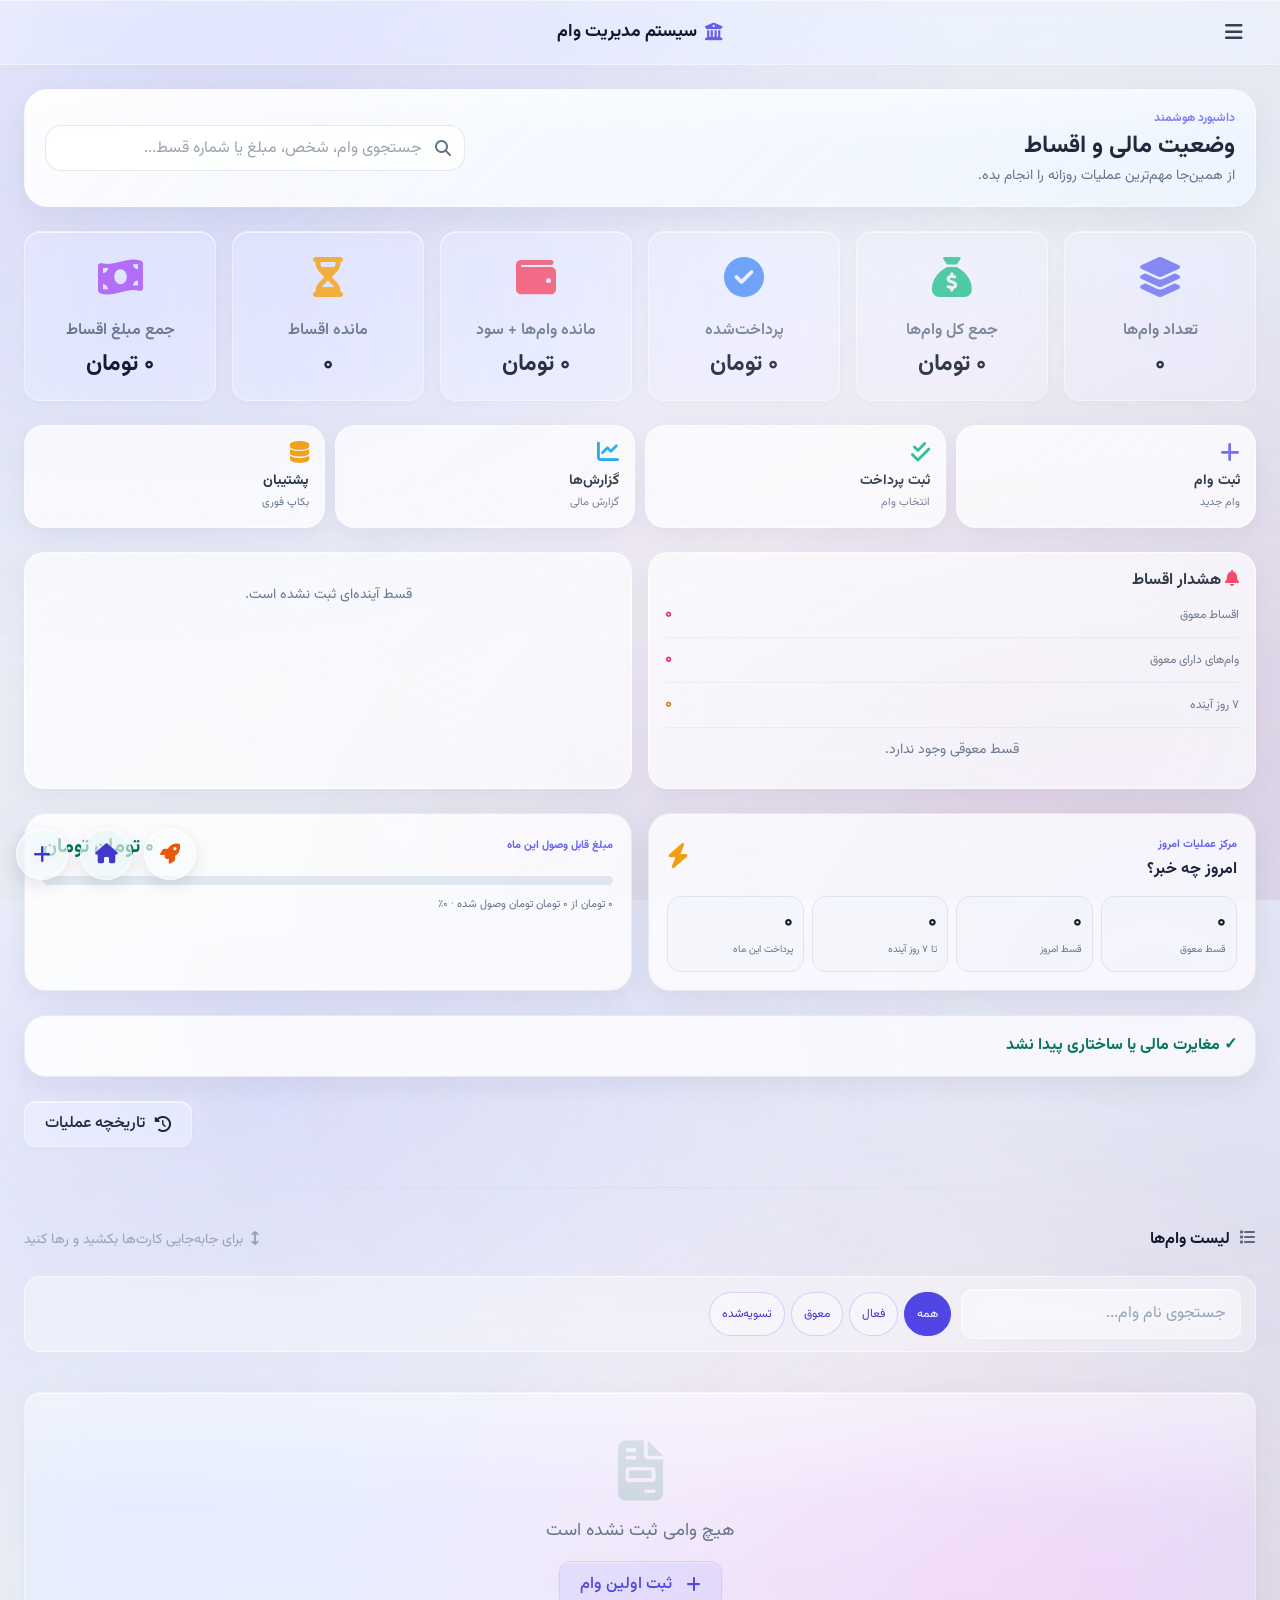
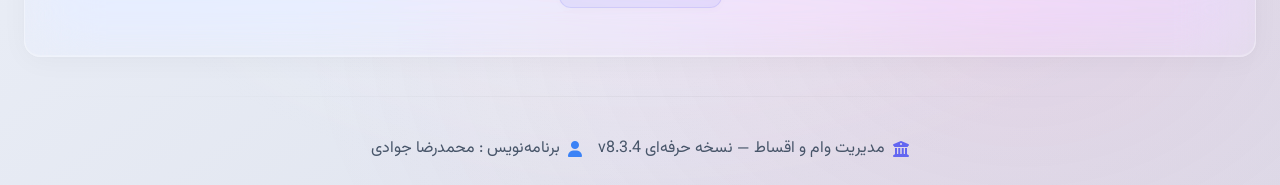
==== commit f6f80129: "Add files via upload" ====
--- a/index.html
+++ b/index.html
@@ -3,16 +3,16 @@
 <head>
   <meta charset="UTF-8" />
   <meta name="viewport" content="width=device-width, initial-scale=1, viewport-fit=cover">
-  <title>مدیریت وام و اقساط ورژن v8.3.3</title>
+  <title>مدیریت وام و اقساط ورژن v8.3.4</title>
   
   <!-- PWA Meta Tags -->
   <meta name="theme-color" content="#4f46e5">
   <meta name="mobile-web-app-capable" content="yes">
   <meta name="apple-mobile-web-app-capable" content="yes">
   <meta name="apple-mobile-web-app-status-bar-style" content="black-translucent">
-  <meta name="apple-mobile-web-app-title" content="مدیریت وام v8.3.3">
-  <meta name="application-name" content="مدیریت وام و اقساط ورژن v8.3.3">
-  <meta name="description" content="سیستم مدیریت وام و پرداخت اقساط - نسخه حرفه‌ای v8.3.3">
+  <meta name="apple-mobile-web-app-title" content="مدیریت وام v8.3.4">
+  <meta name="application-name" content="مدیریت وام و اقساط ورژن v8.3.4">
+  <meta name="description" content="سیستم مدیریت وام و پرداخت اقساط - نسخه حرفه‌ای v8.3.4">
   <meta name="msapplication-TileColor" content="#4f46e5">
   <meta name="msapplication-TileImage" content="icons/icon-144.png">
   <link rel="manifest" href="manifest.json">
@@ -57,7 +57,7 @@
   <!-- Fonts & Icons & Charts (local offline) -->
   <link href="css/vazirmatn.css" rel="stylesheet">
   <link rel="stylesheet" href="css/all.min.css" />
-  <link rel="stylesheet" href="css/app.css?v=v8.3.3">
+  <link rel="stylesheet" href="css/app.css?v=v8.3.4">
   <script src="js/chart.umd.min.js"></script>
   <script src="js/chartjs-plugin-datalabels.min.js"></script>
   <script src="js/xlsx-js-style.min.js"></script>
@@ -574,7 +574,7 @@
       <div class="flex flex-wrap items-center justify-center gap-4 text-glass">
         <div class="flex items-center gap-2">
           <i class="fa-solid fa-building-columns text-indigo-500"></i>
-          <span>مدیریت وام و اقساط — نسخه حرفه‌ای v8.3.3</span>
+          <span>مدیریت وام و اقساط — نسخه حرفه‌ای v8.3.4</span>
         </div>
         <div class="flex items-center gap-2">
           <i class="fa-solid fa-user text-blue-500"></i>
@@ -1085,7 +1085,7 @@
   </main>
 
 
-  <script src="js/app.js?v=v8.3.3"></script>
+  <script src="js/app.js?v=v8.3.4"></script>
 
 <div id="v8-history-overlay" class="v8-overlay hidden" onclick="if(event.target===this)closeV8History()"><div class="v8-modal"><div class="v8-modal-head"><div><span>کنترل و ثبت عملیات</span><h3>تاریخچه تغییرات</h3></div><button onclick="closeV8History()"><i class="fa-solid fa-xmark"></i></button></div><div id="v8-history-list"></div></div></div>
 </body>
